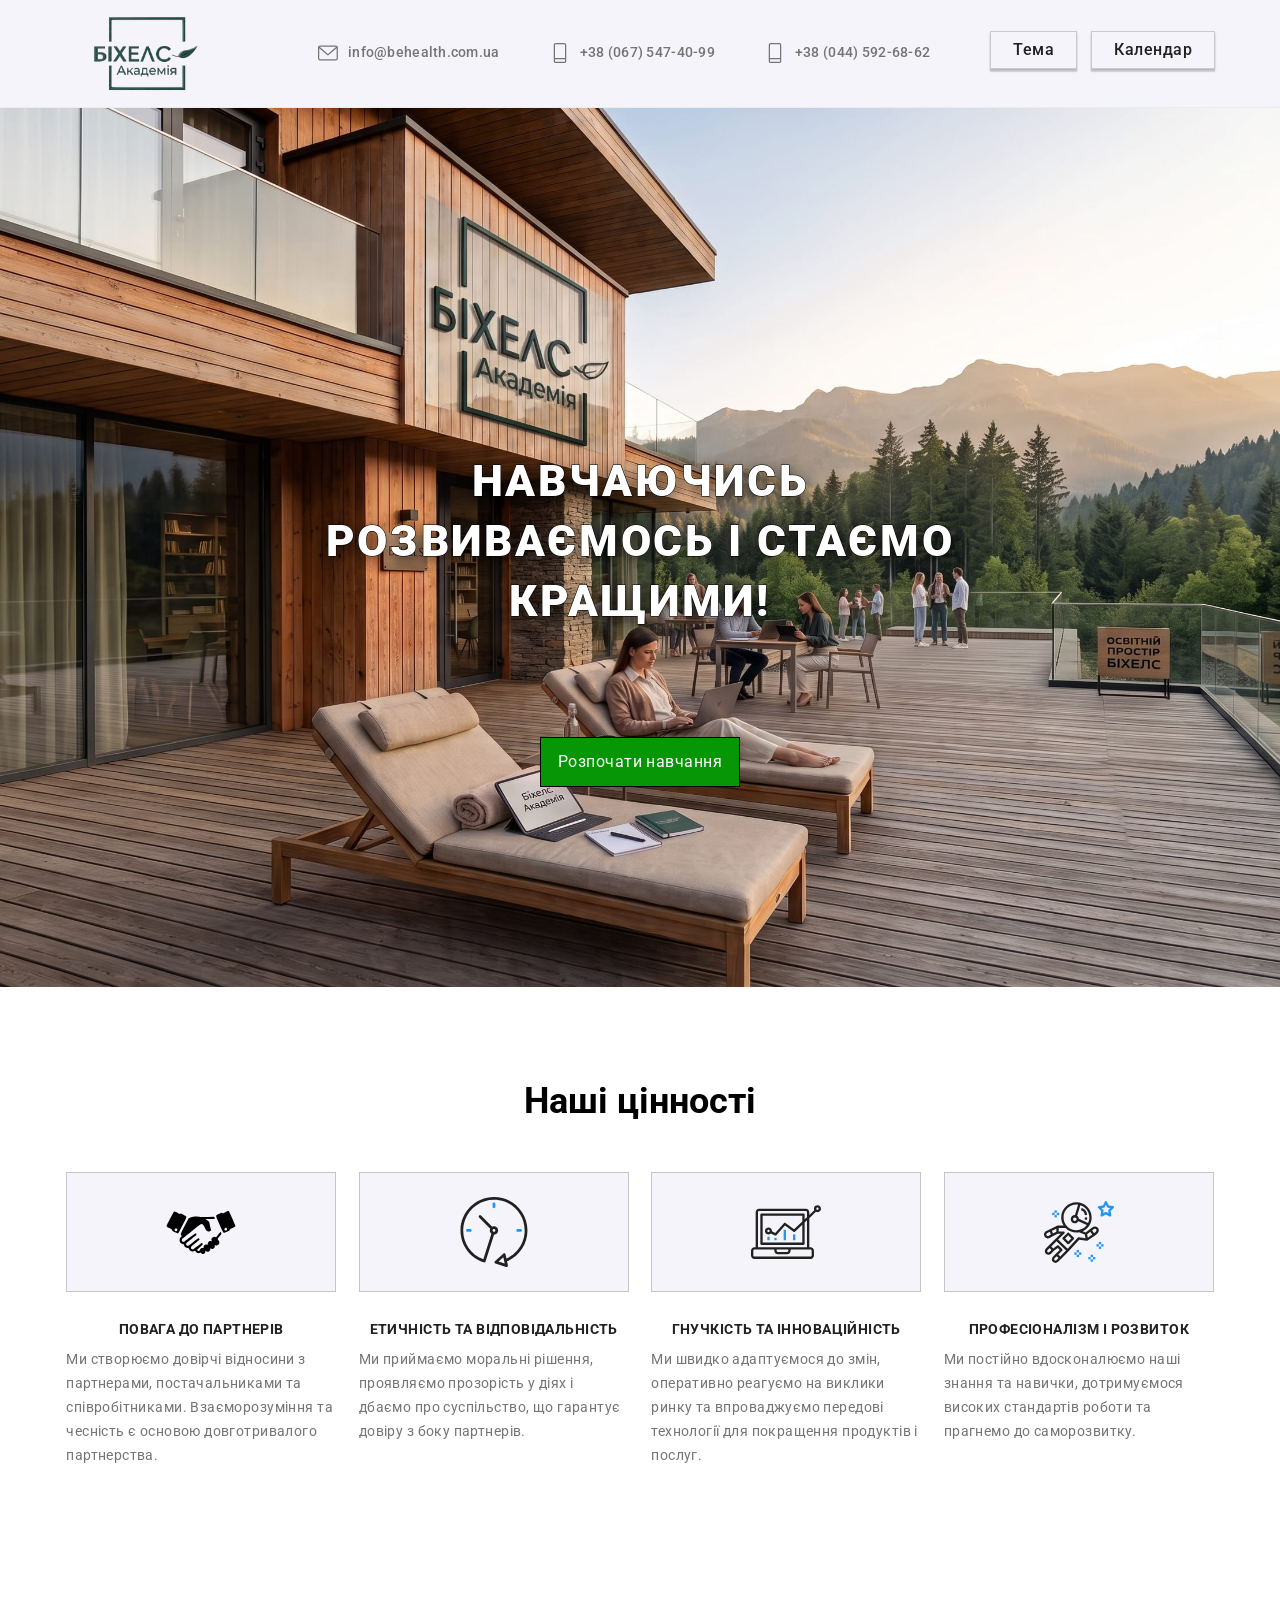
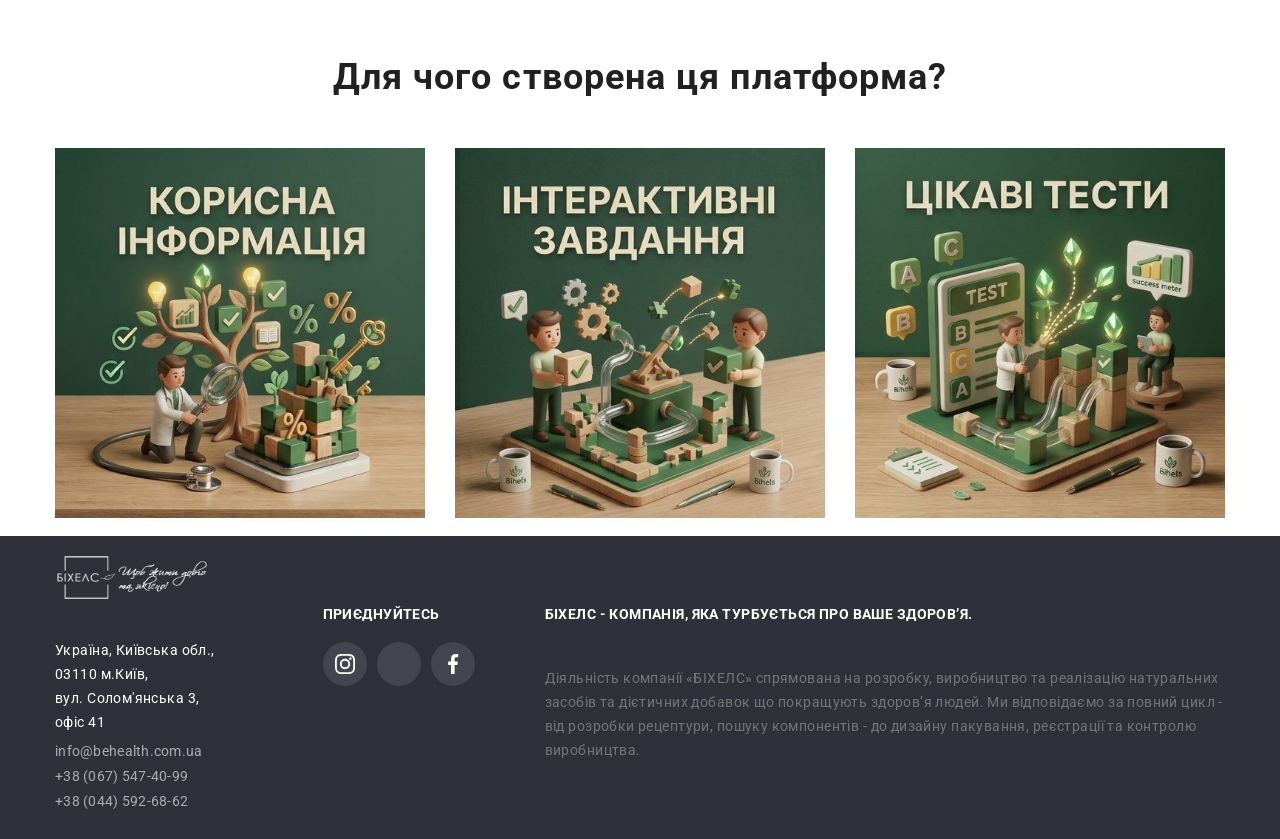
==== index.html @ 45e80395 "Initial commit" ====
<!DOCTYPE html>
<html lang="ua">

<head><link rel="shortcut icon" href="https://behealth.com.ua/assets/img/favicon.ico" type="img/png">
  <meta charset="UTF-8" />
  <meta http-equiv="X-UA-Compatible" content="IE=edge" />
  <meta name="viewport" content="width=device-width, initial-scale=1.0" />
  <title>Головна</title>
  <link rel="preconnect" href="https://fonts.googleapis.com" />
  <link rel="preconnect" href="https://fonts.gstatic.com" crossorigin />
  <link href="https://fonts.googleapis.com/css2?family=Raleway:wght@700&family=Roboto:wght@400;500;700;900&display=swap"
    rel="stylesheet" />
  <link rel="stylesheet" href="https://cdnjs.cloudflare.com/ajax/libs/modern-normalize/1.1.0/modern-normalize.css"
    integrity="sha512-Y0MM+V6ymRKN2zStTqzQ227DWhhp4Mzdo6gnlRnuaNCbc+YN/ZH0sBCLTM4M0oSy9c9VKiCvd4Jk44aCLrNS5Q=="
    crossorigin="anonymous" referrerpolicy="no-referrer" />
  <link rel="stylesheet" href="./css/main.css" />

<!-- Google tag (gtag.js) -->

<script async src="https://www.googletagmanager.com/gtag/js?id=G-5BZZCV5DRK"></script>
<script>
  window.dataLayer = window.dataLayer || [];
  function gtag(){dataLayer.push(arguments);}
  gtag("js", new Date());
  gtag("config", "G-5BZZCV5DRK");
</script>
<script>
  const email = localStorage.getItem("allowedEmail");
  if (email) {
    gtag("set", "user_properties", {
      user_id: email
    });
  }
</script>
<script>
  function sha256(input) {
    const encoder = new TextEncoder();
    const data = encoder.encode(input);
    return crypto.subtle.digest("SHA-256", data).then(hash => {
      return Array.from(new Uint8Array(hash)).map(b => b.toString(16).padStart(2, '0')).join('');
    });
  }
</script>

</head>
<body>
  
<div id="header-container"></div>
  
  <main>
    <section class="hero">
      <div class="container">
        <h1 class="hero-title">Навчаючись розвиваємось і стаємо кращими!</h1>
        <br><br><br>
        <button class="hero__btn hero__btn--select" type="button" data-modal-open>Розпочати навчання</button>
 </section>

    <section class="properties">
        <div class="container">
          <h1 class="title" style="font-size: 36px; margin-bottom: 50px; text-align: center">Наші цінності</h1>
            <ul class="list">
          <li class="item">
            <h3 class="title" style="text-align: center;">ПОВАГА ДО ПАРТНЕРІВ</h3>
            <p class="subtitle">
              Ми створюємо довірчі відносини з партнерами, постачальниками та співробітниками. Взаєморозуміння та чесність є основою довготривалого партнерства.
            </p>
          </li>
          <li class="item">
            <h3 class="title" style="text-align: center;">ЕТИЧНІСТЬ ТА ВІДПОВІДАЛЬНІСТЬ</h3>
            <p class="subtitle">
              Ми приймаємо моральні рішення, проявляємо прозорість у діях і дбаємо про суспільство, що гарантує довіру з боку партнерів.
            </p>
          </li>
          <li class="item">
            <h3 class="title" style="text-align: center;">Гнучкість та інноваційність</h3>
            <p class="subtitle">
              Ми швидко адаптуємося до змін, оперативно реагуємо на виклики ринку та впроваджуємо передові технології для покращення продуктів і послуг.
            </p>
          </li>
          <li class="item">
            <h3 class="title" style="text-align: center;">ПРОФЕСІОНАЛІЗМ І РОЗВИТОК</h3>
            <p class="subtitle">
              Ми постійно вдосконалюємо наші знання та навички, дотримуємося високих стандартів роботи та прагнемо до саморозвитку.
            </p>
          </li>
        </ul>
      </div>
    </section>
    
    <section class="about-us">
      <div class="container">
        <h2 class="title">Для чого створена ця платформа?</h2>
        <ul class="card-list">
          <li class="card">
            <picture>
              <img src="./images2/about-us/info.jpg" alt="Комп" width="370" height="294" class="rounded" loading="lazy" />
            </picture>
          </li>
          <li class="card">
            <picture>
              <img src="./images2/about-us/prakt.jpg" alt="смарт" width="370" height="294" class="rounded" loading="lazy" />
            </picture>
          </li>
          <li class="card">
            <picture>
              <img src="./images2/about-us/test.jpg" alt="планшет" width="370" height="294" class="rounded" loading="lazy" />
            </picture>
          </li>
        </ul>
      </div>
    </section>

  </main>
 <div id="footer-container"></div>
  <div class="backdrop is-hidden" data-modal>
    <div class="modal">
      <button class="close" type="button" data-modal-close>
        <svg class="close__icon" width="11px" height="11px">
          <use href="./images/sprite.svg#icon-X"></use>
        </svg>
      </button>
      <p class="modal__title">Залиште свої дані для доступу до матеріалів сайту</p>
      <form id="loginForm" class="form" name="signup_form" autocomplete="on" novalidate>
        <label class="form__label">
          <p class="form__name">Логін (Email / ID)</p>
          <input class="form__input" type="text" id="loginInput" name="login" autofocus placeholder="Введіть логін або email" required/>
          <svg class="form__icon" width="12px" height="12px">
            <use href="./images/sprite.svg#icon-man"></use>
          </svg>
        </label>
        <label class="form__label">
          <p class="form__name">Пароль</p>
          <input class="form__input" type="password" id="passwordInput" name="password" placeholder="Введіть пароль" required/>
          <svg class="form__icon" width="13px" height="13px">
            <use href="./images/ico/city (2).svg"></use>
          </svg>
        </label>
        <button type="submit" class="submit-btn">Навчатися</button>
      </form>
      </div>
    <script src="./js/modal.js"></script>
    <script src="./js/menu.js"></script>
    <script>
  // Зчитуємо тему з localStorage
  if (localStorage.getItem('theme') === 'dark') {
    document.body.classList.add('dark-mode');
  }
 
  function toggleDarkMode() {
    document.body.classList.toggle('dark-mode');
    // Записуємо вибір
    if (document.body.classList.contains('dark-mode')) {
      localStorage.setItem('theme', 'dark');
    } else {
      localStorage.setItem('theme', 'light');
    }
  }
</script>
<audio id="bg-audio" preload="auto">
  <source src="./11.mp3" type="audio/mp3">
</audio>

<script src="audio.js"></script>
<script src="theme-toggle.js"></script>
<script src="tracking.js"></script>
<script src="headfoot.js"></script>
<script src="scroll.js"></script>
<script src="scrbtn.js"></script>
<script src="zoom.js"></script>
</body>
</html>
---- css/main.css ----
:root {
  --main-text: "roboto";
  --logo-text: "Raleway";
  --brand-color: #069606;
  --main-text-color: #757575;
  --title-color: #212121;
  --fuller-color: #2f303a;
}

/* Універсальні плавні переходи для тем та основних властивостей в обидва боки */
body, 
body *, 
body *::before, 
body *::after {
  transition: background-color 0.8s ease, color 0.8s ease, border-color 0.8s ease, box-shadow 0.8s ease;
}

.button-section {
  position: relative;
  display: inline-block;
}

.menu {
  position: absolute;
  top: 100%;
  left: 0;
  background-color: white;
  min-width: 150px;
  margin-bottom: 150px;
  overflow: hidden;
  z-index: 10;
  opacity: 0;
  max-height: 0;
  transition: opacity 1.3s ease, vmax-height 1.3s ease;
}

.menu a {
  display: block;
  padding: 4px;
  text-decoration: none;
  color: black;
}

@keyframes bounce {
  0%, 100% { transform: translateY(0); }
  50% { transform: translateY(-2px); }
}

.menu a:hover {
  color: var(--brand-color);
  border: 1px solid #007500;
  transition: opacity 1.3s ease, visibility 1.3s ease;
  animation: bounce 0.5s;
}

.button-section:hover .menu {
  opacity: 1;
  max-height: 500px;
  border: #aaaaaa 1px solid;
}

.button-section:hover .btn {
  position: relative;
  display: inline-block;
  transition: opacity 1.3s ease, visibility 1.3s ease;
}

.works__title {
  position: absolute;
  white-space: nowrap;
  width: 1px;
  height: 1px;
  overflow: hidden;
  border: 0;
  padding: 0;
  clip: rect(0 0 0 0);
  -webkit-clip-path: inset(50%);
          clip-path: inset(50%);
  margin: -1px;
}

@media screen and (max-width: 1199px) {
  .clients,
  .properties,
  .team,
  .works,
  .hero {
    margin: 0px auto;
    padding-top: 60px;
    padding-bottom: 60px;
  }
}

@media screen and (min-width: 1200px) {
  .clients,
  .properties,
  .team,
  .works,
  .hero {
    margin: 0px auto;
    padding-top: 94px;
    padding-bottom: 94px;
  }
}

@media screen and (max-width: 1199px) {
  .about-us {
    display: none;
  }
}

@media screen and (min-width: 1200px) {
  .about-us {
    margin: 0px auto;
    padding-top: 94px;
    padding-bottom: 94px;
  }
}

body {
  font-family: var(--main-text);
  font-style: normal;
  font-weight: 500;
  background-color: white;
  color: black;
  margin-top: 100px;
  height: 100%;
  display: flex; 
  flex-direction: column;
}

body.dark-mode {
  background-color: #000000;
  color: #e0e0e0;
}

body.dark-mode .team {
  background-color: #707070;
  color: #e0e0e0;
}

body.dark-mode .header {
  background-color: var(--fuller-color);
  color: #e0e0e0;
  border-color: #000000;
}

body.dark-mode .description {
  background-color: var(--fuller-color);
  color: #e0e0e0;
  border-color: #000000;
}

body.dark-mode .text__work { 
  color: #455561;
}

body.dark-mode .text__sub {
  color: #fff;
}

body.dark-mode .modal {
  background-color: var(--fuller-color);
}

body.dark-mode .modal__title {
  color: #fff;
}
body.dark-mode .title {
  color: #fff;
}

body.dark-mode .product-details { 
  background-color: #455561;
}

body.dark-mode .admin-card { 
  background-color: #455561;
}

body.dark-mode .cabinet-card { 
  background-color: #455561;
}

body.dark-mode h3 { 
  color: #fff;
}

body.dark-mode h4 { 
  color: #fff;
}

body.dark-mode p { 
  color: #fff;
}

body.dark-mode li { 
  color: #fff;
}

ul {
  -webkit-padding-start: 0px; 
          padding-inline-start: 0px;
  margin: 0;
}

li {
  margin: 0px;
  list-style-type: none;
}

p {
  margin: 0px;
}

h1,
h2,
h3 {
  margin: 0px;
}

img {
  display: block;
  max-width: 100%;
  height: auto;
}

.button {
  display: -webkit-box;
  display: -ms-flexbox;
  display: flex;
  -webkit-box-align: center;
      -ms-flex-align: center;
          align-items: center;
  margin-top: 0px;
  margin-bottom: 50px;
  gap: 8px;
  flex-wrap: wrap;
}

@media screen and (max-width: 767px) {
  .button {
    -ms-flex-wrap: wrap;
        flex-wrap: wrap;
    -webkit-box-pack: start;
        -ms-flex-pack: start;
            justify-content: center;
            z-index: -1;
  }  
}

@media screen and (min-width: 768px) {
  .button {
    max-width: 768px;
    -webkit-box-pack: center;
        -ms-flex-pack: center;
            justify-content: center;
            z-index: -1;
  }
}

@media screen and (min-width: 1200px) {
  .button {
    max-width: 1200px;
    -webkit-box-pack: center;
        -ms-flex-pack: center;
            justify-content: center;
  }
}

.atext {
  font-family: "Roboto";
  font-style: normal;
  font-weight: 400;
  font-size: 16px;
  text-align: center;
  line-height: 1.5;
  letter-spacing: 0.03em;
  text-decoration: none;
  color: var(--main-text-color);
}

.btn {
  background-color: #f5f4fa;
  font-size: 16px;
  line-height: 1.62;
  text-align: center;
  letter-spacing: 0.03em;
  color: var(--title-color);
  border: 0;
  cursor: pointer;
  font-weight: 500;
  height: 38px;
  padding: 0px 22px;
  -webkit-transition: color 250ms cubic-bezier(0.4, 0, 0.2, 1), background-color 250ms cubic-bezier(0.4, 0, 0.2, 1), box-shadow 250ms cubic-bezier(0.4, 0, 0.2, 1);
  transition: color 250ms cubic-bezier(0.4, 0, 0.2, 1), background-color 250ms cubic-bezier(0.4, 0, 0.2, 1), box-shadow 250ms cubic-bezier(0.4, 0, 0.2, 1);
  border: 1px solid rgba(33, 33, 33, 0.2);
  -webkit-box-shadow: 0px 3px 1px rgba(0, 0, 0, 0.1), 0px 1px 2px rgba(0, 0, 0, 0.08), 0px 2px 2px rgba(0, 0, 0, 0.12);
          box-shadow: 0px 3px 1px rgba(0, 0, 0, 0.1), 0px 1px 2px rgba(0, 0, 0, 0.08), 0px 2px 2px rgba(0, 0, 0, 0.12);
  margin-bottom: 6px;  
  position: relative;
  overflow: hidden;
  margin-right: 10px;
}

.btn:active {
  transform: scale(0.96);
  box-shadow: 0 2px 3px rgba(0, 0, 0, 0.2);
}

@keyframes pulse {
  0% { transform: scale(0.9); }
  80% { transform: scale(1.1); }
  100% { transform: scale(1); }
}

.btn--select, .btn:hover, .btn:focus {
  background: var(--brand-color);
  color: #ffffff;
  -webkit-box-shadow: 0px 3px 1px rgba(0, 0, 0, 0.1), 0px 1px 2px rgba(0, 0, 0, 0.08), 0px 2px 2px rgba(0, 0, 0, 0.12);
          box-shadow: 0px 3px 1px rgba(0, 0, 0, 0.1), 0px 1px 2px rgba(0, 0, 0, 0.08), 0px 2px 2px rgba(0, 0, 0, 0.12);
  animation: pulse 1s;
}

.btn--spam {
  padding: 10px 26px;
  display: -webkit-box;
  display: -ms-flexbox;
  display: flex;
  -webkit-box-pack: justify;
      -ms-flex-pack: justify;
          justify-content: space-between;
  font-family: "Roboto";
  font-style: normal;
  font-weight: 700;
  font-size: 16px;
  line-height: 1.88;
  -webkit-box-align: start;
      -ms-flex-align: start;
          align-items: flex-start;
  text-align: center;
  letter-spacing: 0.06em;
  color: #ffffff;
  width: 200px;
  height: 50px;
  background: var(--brand-color);
  -webkit-box-shadow: 0px 4px 4px rgba(0, 0, 0, 0.15);
          box-shadow: 0px 4px 4px rgba(0, 0, 0, 0.15);
  border-radius: 4px;
  cursor: pointer;
  border: 0px;
}

.btn--spam:active {
  transform: scale(0.96);
  box-shadow: 0 2px 3px rgba(0, 0, 0, 0.2);
}

.hero__btn--select {
  display: block;
  margin-left: auto;
  margin-right: auto;
  background: var(--brand-color);
  height: 50px;
  width: 200px;
  font-size: 16px;
  line-height: 1.62;
  text-align: center;
  letter-spacing: 0.03em;
  cursor: pointer;
  border: 1px solid #000000;
  color: #ffffff;
}

.hero__btn--select:hover, .hero__btn--select:focus, .submit-btn:hover, .submit-btn:focus {
  background: #057105;
}

.hero__btn--select:active {
  transform: scale(0.96);
  box-shadow: 0 2px 3px rgba(0, 0, 0, 0.2);
}

.submit-btn {
  background: var(--brand-color);
  font-family: "Roboto";
  font-style: normal;
  font-weight: 700;
  font-size: 16px;
  line-height: 1.88;
  display: -webkit-box;
  display: -ms-flexbox;
  display: flex;
  -webkit-box-align: center;
      -ms-flex-align: center;
          align-items: center;
  text-align: center;
  letter-spacing: 0.06em;
  color: #ffffff;
  cursor: pointer;
  padding: 10px 55px;
  -webkit-box-shadow: 0px 3px 1px rgba(0, 0, 0, 0.1), 0px 1px 2px rgba(0, 0, 0, 0.08), 0px 2px 2px rgba(0, 0, 0, 0.12);
          box-shadow: 0px 3px 1px rgba(0, 0, 0, 0.1), 0px 1px 2px rgba(0, 0, 0, 0.08), 0px 2px 2px rgba(0, 0, 0, 0.12);
  margin-left: auto;
  margin-right: auto;
  height: 50px;
  width: 200px;
  border: 1px solid #000000;
}

.submit-btn:active {
  transform: scale(0.96);
  box-shadow: 0 2px 3px rgba(0, 0, 0, 0.2);
}

.close {
  display: -webkit-box;
  display: -ms-flexbox;
  display: flex;
  -webkit-box-align: center;
      -ms-flex-align: center;
          align-items: center;
  -webkit-box-pack: center;
      -ms-flex-pack: center;
          justify-content: center;
  background: #ffffff;
  border: 1px solid rgba(0, 0, 0, 0.1);
  position: absolute;
  width: 30px;
  height: 30px;
  top: 8px;
  right: 8px;
}

.close:hover {
  cursor: pointer;
}

.close__icon {
  fill: #212121;
  -webkit-transition: fill 250ms cubic-bezier(0.4, 0, 0.2, 1);
  transition: fill 250ms cubic-bezier(0.4, 0, 0.2, 1);
}

.close:hover .close__icon {
  fill: var(--brand-color);
  cursor: pointer;
}

.container {
  margin-left: auto;
  margin-right: auto;
  padding-left: 15px;
  padding-right: 15px;
}

@media screen and (max-width: 767px) {
  .container {
    max-width: 480px;
  }
}

@media screen and (min-width: 768px) {
  .container {
    max-width: 768px;
  }
}

@media screen and (min-width: 1200px) {
  .container {
    max-width: 1200px;
  }
}

.about-us .title,
.team .title,
.clients .title {
  font-weight: 700;
  line-height: 1.17;
  text-align: center;
  letter-spacing: 0.03em;
  color: var(--title-color);
  margin-bottom: 50px;
}

@media screen and (max-width: 1199px) {
  .about-us .title,
  .team .title,
  .clients .title {
    font-size: 28px;
    margin-bottom: 30px;
  }
}

@media screen and (min-width: 1200px) {
  .about-us .title,
  .team .title,
  .clients .title {
    font-size: 36px;
    margin-bottom: 50px;
  }
}

.bg {
  display: -webkit-box;
  display: -ms-flexbox;
  display: flex;
  padding: 63px 24px;
  -webkit-box-pack: center;
      -ms-flex-pack: center;
          justify-content: center;
  -webkit-box-align: center;
      -ms-flex-align: center;
          align-items: center;
  width: 370px;
  height: 294px;
  background-color: var(--brand-color);
  position: absolute;
  top: 0;
  left: 0;
  -webkit-transform: translatey(100%);
          transform: translatey(100%);
  -webkit-transition: -webkit-transform 250ms cubic-bezier(0.4, 0, 0.2, 1);
  transition: transform 250ms cubic-bezier(0.4, 0, 0.2, 1);
}

.bg__uppertext {
  font-family: "Roboto";
  font-style: normal;
  font-weight: 400;
  font-size: 18px;
  line-height: 156%;
  letter-spacing: 0.03em;
  color: #ffffff;
}

.footer { 
  padding: 10px; 
}

.social--footer {
  width: 206px;
}

@media screen and (max-width: 1199px) {
  .social--footer {
    margin-right: 35px;
    margin-left: 35px;
  }
}

@media screen and (min-width: 1200px) {
  .social--footer {
    margin-right: 70px;
  }
}

.social__list {
  display: -webkit-box;
  display: -ms-flexbox;
  display: flex;
  -webkit-box-align: center;
      -ms-flex-align: center;
          align-items: center;
  -webkit-box-pack: center;
      -ms-flex-pack: center;
          justify-content: center;
  padding-top: 16px;
  padding-left: 32px;
  padding-right: 32px;
  gap: 10px;
}

.social__list--footer {
  padding: 0px;
}

.social__link {
  display: -webkit-box;
  display: -ms-flexbox;
  display: flex;
  -webkit-box-align: center;
      -ms-flex-align: center;
          align-items: center;
  -webkit-box-pack: center;
      -ms-flex-pack: center;
          justify-content: center;
  width: 44px;
  height: 44px;
  border-radius: 50%;
  background-color: #fff;
  -webkit-transition: background-color 250ms cubic-bezier(0.4, 0, 0.2, 1);
  transition: background-color 250ms cubic-bezier(0.4, 0, 0.2, 1);
}

.social__link:hover .social__icon, .social__link:focus .social__icon {
  fill: #ffffff;
}

.social__link:hover, .social__link:focus {
  background-color: var(--brand-color);
}

.social__link--footer {
  background-color: rgba(255, 255, 255, 0.1);
}

.social__link--footer:hover, .social__link--footer:focus {
  background-color: var(--brand-color);
}

.social__icon {
  fill: #afb1b8;
  -webkit-transition: fill 250ms cubic-bezier(0.4, 0, 0.2, 1);
  transition: fill 250ms cubic-bezier(0.4, 0, 0.2, 1);
}

.social__icon--footer {
  fill: #fff;
}

.logo {
  font-family: var(--logo-text);
  font-weight: 700;
  line-height: 1.19;
  letter-spacing: 0.03em;
  text-decoration: none;
  color: var(--brand-color);
}

@media screen and (max-width: 767px) {
  .logo {
    font-size: 24px;
    text-align: center;
  }
}

@media screen and (min-width: 768px) {
  .logo {
    font-size: 24px;
    text-align: center;
    margin-right: 88px;
  }
}

@media screen and (min-width: 1200px) {
  .logo {
    font-size: 26px;
    margin-right: 93px;
    margin-left: auto;
  }
}

.logo--black {
  color: black;
  margin-right: 0px;
}

.logo--footer {
  color: white;
  margin-right: 0px;
}

.footer__logo {
  display: block;
  margin-bottom: 20px;
}

.footer__logo-img {
  display: block;
  margin-bottom: 20px;
  max-width: 150%;
}

.contacts {
  display: -webkit-box;
  display: -ms-flexbox;
  display: flex;
  -webkit-box-align: center;
      -ms-flex-align: center;
          align-items: center;
}

@media screen and (max-width: 767px) {
  .contacts {
    display: none;
  }
}

@media screen and (min-width: 768px) {
  .contacts {
    display: -webkit-box;
    display: -ms-flexbox;
    display: flex;
    -webkit-box-align: start;
        -ms-flex-align: start;
            align-items: flex-start;
    -webkit-box-orient: vertical;
    -webkit-box-direction: normal;
        -ms-flex-direction: column;
            flex-direction: column;
    margin-right: auto;
  }
}

@media screen and (min-width: 1200px) {
  .contacts {
    display: -webkit-box;
    display: -ms-flexbox;
    display: flex;
    margin-right: auto;
    -webkit-box-align: center;
        -ms-flex-align: center;
            align-items: center;
    -webkit-box-orient: horizontal;
    -webkit-box-direction: normal;
        -ms-flex-direction: row;
            flex-direction: row;
  }
}

@media screen and (max-width: 1199px) {
  .contacts--footer {
    display: -webkit-box;
    display: -ms-flexbox;
    display: flex;
    -webkit-box-orient: vertical;
    -webkit-box-direction: normal;
        -ms-flex-direction: column;
            flex-direction: column;
    align-content: center;
  }
}

@media screen and (min-width: 1200px) {
  .contacts--footer {
    display: block;
  }
}

@media screen and (max-width: 1199px) {
  .contacts__contact {
    margin-bottom: 10px;
  }
}

.contacts__contact-mail, .contacts__contact-phone {
  display: -webkit-box;
  display: -ms-flexbox;
  display: flex;
  -webkit-box-align: center;
      -ms-flex-align: center;
          align-items: center;
  font-size: 14px;
  line-height: 1.14;
  letter-spacing: 0.02em;
  text-decoration: none;
  color: var(--main-text-color);
  -webkit-transition: color 250ms cubic-bezier(0.4, 0, 0.2, 1);
  transition: color 250ms cubic-bezier(0.4, 0, 0.2, 1);
}

@media screen and (min-width: 1200px) {
  .contacts__contact-mail, .contacts__contact-phone {
    margin-right: 50px;
  }
}

.contacts__contact-mail:hover, .contacts__contact-mail:focus, .contacts__contact-phone:hover, .contacts__contact-phone:focus {
  color: var(--brand-color);
  cursor: pointer;
}

.contacts__contact-mail--footer, .contacts__contact-phone--footer {
  display: block;
  margin-bottom: 9px;
  color: rgba(255, 255, 255, 0.6);
  -webkit-transition: color 250ms cubic-bezier(0.4, 0, 0.2, 1);
  transition: color 250ms cubic-bezier(0.4, 0, 0.2, 1);
}

.contacts__contact-mail--footer:hover, .contacts__contact-mail--footer:focus, .contacts__contact-phone--footer:hover, .contacts__contact-phone--footer:focus {
  color: var(--brand-color);
  cursor: pointer;
}

.contacts__contact-icon {
  fill: currentColor;
  margin-right: 10px;
}

.contacts__post {
  font-style: normal;
  font-weight: 400;
  color: rgb(255, 255, 255);
  font-size: 14px;
  letter-spacing: 0.03em;
  line-height: 171%;
  margin-bottom: 9px;
}

.nav {
  display: -webkit-box;
  display: -ms-flexbox;
  display: flex;
  -webkit-box-align: center;
      -ms-flex-align: center;
          align-items: center;
  -webkit-box-pack: left;
      -ms-flex-pack: left;
          justify-content: left;
}

@media screen and (max-width: 767px) {
  .nav {
    display: none;
  }
}

.nav__link {
  font-size: 14px;
  line-height: 1.14;
  letter-spacing: 0.02em;
  text-decoration: none;
  color: var(--title-color);
  margin-right: 50px;
  position: relative;
  padding-bottom: 28px;
  -webkit-transition: color 250ms cubic-bezier(0.4, 0, 0.2, 1);
  transition: color 250ms cubic-bezier(0.4, 0, 0.2, 1);
}

.nav__link::after {
  display: -webkit-box;
  display: -ms-flexbox;
  display: flex;
  content: "";
  height: 4px;
  width: 100%;
  background: var(--brand-color);
  border-radius: 2px;
  position: absolute;
  top: 53px;
  opacity: 0;
  -webkit-transition: opacity 250ms cubic-bezier(0.4, 0, 0.2, 1);
  transition: opacity 250ms cubic-bezier(0.4, 0, 0.2, 1);
}

.nav__link--active {
  color: var(--brand-color);
  position: relative;
}

.nav__link--active::after {
  display: -webkit-box;
  display: -ms-flexbox;
  display: flex;
  content: "";
  height: 4px;
  width: 100%;
  background: var(--brand-color);
  border-radius: 2px;
  position: absolute;
  top: 53px;
  opacity: 1;
}

.nav__link:hover, .nav__link:focus {
  color: var(--brand-color);
  cursor: pointer;
}

.nav__link:hover:after, .nav__link:focus:after {
  opacity: 1;
}

.spam {
  margin-left: auto;
}

@media screen and (max-width: 1199px) {
  .spam {
    margin-right: auto;
    display: -webkit-box;
    display: -ms-flexbox;
    display: flex;
    -webkit-box-orient: vertical;
    -webkit-box-direction: normal;
        -ms-flex-direction: column;
            flex-direction: column;
  }
}

.spam__form {
  display: -webkit-box;
  display: -ms-flexbox;
  display: flex;
}

@media screen and (max-width: 1199px) {
  .spam__form {
    -webkit-box-orient: vertical;
    -webkit-box-direction: normal;
        -ms-flex-direction: column;
            flex-direction: column;
    -webkit-box-align: center;
        -ms-flex-align: center;
            align-items: center;
    row-gap: 20px;
    margin-bottom: 60px;
  }
}

.spam__icon {
  fill: #ffffff;
}

.spam__input {
  width: 450px;
  height: 50px;
  border: 1px solid rgba(255, 255, 255, 0.3);
  -webkit-filter: drop-shadow(0px 4px 4px rgba(0, 0, 0, 0.15));
          filter: drop-shadow(0px 4px 4px rgba(0, 0, 0, 0.15));
  border-radius: 4px;
  margin-right: 12px;
  font-family: "Roboto";
  font-style: normal;
  font-weight: 400;
  font-size: 16px;
  line-height: 1.25;
  letter-spacing: 0.03em;
  background-color: #2f303a;
  color: rgba(255, 255, 255, 0.5);
  padding: 15px;
}

@media screen and (max-width: 480px) {
  .spam__input {
    max-width: 450px;
  }
}

@media screen and (min-width: 1200px) {
  .spam__input {
    width: 358px;
  }
}

.spam__input:hover, .spam__input:focus {
  border: 1px solid rgba(255, 255, 255, 0.3);
  cursor: pointer;
}

.social__title,
.spam__title {
  font-weight: 700;
  font-size: 14px;
  line-height: 16px;
  letter-spacing: 0.03em;
  text-transform: uppercase;
  color: #ffffff;
  margin-bottom: 20px;
}

@media screen and (max-width: 1199px) {
  .social__title,
  .spam__title {
    text-align: center;
  }
}

@media screen and (max-width: 1199px) {
  .spam__title {
    margin-top: 60px;
  }
}

@media screen and (max-width: 767px) {
  .social__title {
    margin-top: 60px;
  }
}

.check {
  display: -webkit-box;
  display: -ms-flexbox;
  display: flex;
  -webkit-box-pack: center;
      -ms-flex-pack: center;
          justify-content: center;
  -webkit-box-align: center;
      -ms-flex-align: center;
          align-items: center;
  margin-bottom: 30px;
  width: 424px;
  margin-left: auto;
  margin-right: auto;
}

.check__name {
  font-family: "Roboto";
  font-style: normal;
  font-weight: 400;
  font-size: 14px;
  line-height: 1.71;
  letter-spacing: 0.03em;
  color: #757575;
}

.check__icon {
  fill: #ffffff;
}

.check__link {
  color: var(--brand-color);
}

.custom-checkbox {
  display: -webkit-box;
  display: -ms-flexbox;
  display: flex;
  -webkit-box-align: center;
      -ms-flex-align: center;
          align-items: center;
  -webkit-box-pack: center;
      -ms-flex-pack: center;
          justify-content: center;
  width: 16px;
  height: 15px;
  margin-right: 7px;
  outline: 1px solid #212121;
  outline-offset: -1px;
  border-radius: 2px;
  background-color: #fff;
  -webkit-transition: background-color 250ms cubic-bezier(0.4, 0, 0.2, 1), outline 250ms cubic-bezier(0.4, 0, 0.2, 1);
  transition: background-color 250ms cubic-bezier(0.4, 0, 0.2, 1), outline 250ms cubic-bezier(0.4, 0, 0.2, 1);
}

.check__checkbox:checked + .custom-checkbox {
  background-color: var(--brand-color);
  outline: 1px solid var(--brand-color);
}

.form__name {
  margin-bottom: 4px;
  font-family: "Roboto";
  font-style: normal;
  font-weight: 400;
  font-size: 12px;
  line-height: 1.17;
  letter-spacing: 0.01em;
  color: #757575;
}

.form__input {
  padding: 9px 40px;
  font-family: "Roboto";
  font-style: normal;
  font-weight: 400;
  font-size: 12px;
  line-height: 1.67;
  letter-spacing: 0.01em;
  color: #757575;
  border: 1px solid rgba(33, 33, 33, 0.2);
  border-radius: 4px;
  -webkit-transition: border 250ms cubic-bezier(0.4, 0, 0.2, 1);
  transition: border 250ms cubic-bezier(0.4, 0, 0.2, 1);
}

.form__input:hover, .form__input:focus {
  border: 1px solid var(--brand-color);
  cursor: pointer;
}

.form__input:last-child {
  display: -webkit-box;
  display: -ms-flexbox;
  display: flex;
  -webkit-box-align: start;
      -ms-flex-align: start;
          align-items: flex-start;
  height: 120px;
  margin-bottom: 20px;
  padding: 8px;
  resize: none;
}

.form__input:last-child::placeholder {
  font-family: "Roboto";
  font-style: normal;
  font-weight: 400;
  font-size: 14px;
  line-height: 16px;
  letter-spacing: 0.01em;
  color: rgba(117, 117, 117, 0.5);
}

.form__icon {
  position: absolute;
  bottom: 14px;
  left: 14px;
  fill: #212121;
  -webkit-transition: all 250ms cubic-bezier(0.4, 0, 0.2, 1);
  transition: all 250ms cubic-bezier(0.4, 0, 0.2, 1);
}

.form__label {
  display: -webkit-box;
  display: -ms-flexbox;
  display: flex;
  -webkit-box-orient: vertical;
  -webkit-box-direction: normal;
      -ms-flex-direction: column;
          flex-direction: column;
  margin-top: 4px;
  margin-bottom: 10px;
  font-family: "Roboto";
  font-style: normal;
  font-weight: 400;
  font-size: 12px;
  line-height: 1.17;
  letter-spacing: 0.01em;
  color: #757575;
  position: relative;
}

.form__label:hover .form__icon, .form__label:focus .form__icon {
  fill: var(--brand-color);
}

.mobile-menu-btn {
  background-color: transparent;
  border: none;
  width: 40px;
  height: 40px;
  display: -webkit-box;
  display: -ms-flexbox;
  display: flex;
  -webkit-box-align: center;
      -ms-flex-align: center;
          align-items: center;
  -webkit-box-pack: center;
      -ms-flex-pack: center;
          justify-content: center;
  margin-left: auto;
  z-index: 1000;
  position: absolute;
  top: 12px;
  right: 22px;
}

@media screen and (min-width: 768px) {
  .mobile-menu-btn {
    display: none;
  }
}

.mobile-menu-burger {
  -webkit-transition: 500ms;
  transition: 500ms;
}

.mobile-menu-btn.is-open .mobile-menu-burger {
  opacity: 0;
}

.mobile-menu-close {
  opacity: 0;
  -webkit-transition: 500ms;
  transition: 500ms;
}

.mobile-menu-btn.is-open .mobile-menu-close {
  opacity: 1;
  position: absolute;
  bottom: 14px;
  left: 14px;
  fill: #212121;
  -webkit-transition: all 250ms cubic-bezier(0.4, 0, 0.2, 1);
  transition: all 250ms cubic-bezier(0.4, 0, 0.2, 1);
}

.mobile-menu-btn.is-open .mobile-menu-close:hover {
  fill: var(--brand-color);
}

.mobile-menu {
  position: fixed;
  top: 0;
  left: 0;
  z-index: 100;
  -webkit-transform: translateX(100%);
          transform: translateX(100%);
  width: 100vw;
  height: 100vh;
  padding: 48px 40px;
  display: -webkit-box;
  display: -ms-flexbox;
  display: flex;
  -webkit-box-orient: vertical;
  -webkit-box-direction: normal;
      -ms-flex-direction: column;
          flex-direction: column;
  background-color: #fff;
  -webkit-transition: -webkit-transform 500ms;
  transition: transform 500ms;
}

.mobile-menu.is-open {
  -webkit-transform: translateX(0);
          transform: translateX(0);
}

@media screen and (min-width: 768px) {
  .mobile-menu {
    display: none;
  }
}

.mobile-menu-nav {
  margin-bottom: auto;
  margin-right: auto;
  display: -webkit-box;
  display: -ms-flexbox;
  display: flex;
  -webkit-box-orient: vertical;
  -webkit-box-direction: normal;
      -ms-flex-direction: column;
          flex-direction: column;
}

.mobile-menu-nav-item {
  font-weight: 500;
  font-size: 40px;
  line-height: 47px;
  letter-spacing: 0.02em;
  text-decoration: none;
  color: #212121;
}

.mobile-menu-nav-item:not(:last-child) {
  margin-bottom: 32px;
}

.mobile-menu-nav .link {
  font-weight: 500;
  font-size: 40px;
  line-height: 47px;
  letter-spacing: 0.02em;
  text-decoration: none;
  color: #212121;
}

.mobile-menu-nav .link.current {
  color: var(--brand-color);
  text-decoration: none;
}

.mobile-menu-contacts {
  margin-bottom: 64px;
  font-weight: 500;
  font-size: 24px;
  line-height: 28px;
  letter-spacing: 0.02em;
  text-decoration: none;
  color: #757575;
}

.mobile-menu-contacts-item:not(:last-child) {
  margin-bottom: 32px;
}

.mobile-menu-contacts .link {
  font-weight: 500;
  font-size: 24px;
  line-height: 28px;
  letter-spacing: 0.02em;
  text-decoration: none;
  color: #757575;
}

.mobile-menu-contacts .link.accent {
  font-size: 34px;
  line-height: 40px;
  letter-spacing: 0.02em;
  color: var(--brand-color);
}

.mobile-menu-socials {
  display: -webkit-box;
  display: -ms-flexbox;
  display: flex;
  -webkit-box-align: center;
      -ms-flex-align: center;
          align-items: center;
  -ms-flex-wrap: wrap;
      flex-wrap: wrap;
  gap: 10px;
  font-weight: 500;
  font-size: 18px;
  line-height: 1.22;
  letter-spacing: 0.02em;
  color: var(--brand-color);
}

.mobile-menu-socials-link {
  font-weight: 500;
  font-size: 18px;
  line-height: 22px;
  text-decoration: none;
  letter-spacing: 0.02em;
  color: var(--brand-color);
}

.mobile-menu-socials-item:not(:last-child) .mobile-menu-socials-link {
  padding-right: 10px;
  border-right: 1px solid rgba(33, 33, 33, 0.2);
}

.card-list {
  display: -webkit-box;
  display: -ms-flexbox;
  display: flex;
  -webkit-box-pack: justify;
      -ms-flex-pack: justify;
          justify-content: space-between;
  -webkit-box-align: center;
      -ms-flex-align: center;
          align-items: center;
}

.card {
  gap: 30px;
  position: relative;
  width: 370px;
  height: 294px;  
}

.work-image-description {
  position: absolute;
  display: -webkit-box;
  display: -ms-flexbox;
  display: flex;
  bottom: 0px;
  width: 370px;
  height: 70px;
  -webkit-box-align: center;
      -ms-flex-align: center;
          align-items: center;
  -webkit-box-pack: center;
      -ms-flex-pack: center;
          justify-content: center;
  background-color: rgba(47, 48, 58, 0.8);
}

.work-image-description-text {
  font-family: "Roboto";
  font-style: normal;
  font-weight: 700;
  font-size: 14px;
  line-height: 16px;
  text-align: center;
  letter-spacing: 0.03em;
  text-transform: uppercase;
  color: #ffffff;
}

.client-list {
  display: -webkit-box;
  display: -ms-flexbox;
  display: flex;
  -webkit-box-align: center;
      -ms-flex-align: center;
          align-items: center;
  -webkit-box-pack: justify;
      -ms-flex-pack: justify;
          justify-content: space-between;
}

@media screen and (max-width: 1199px) {
  .client-list {
    -ms-flex-wrap: wrap;
        flex-wrap: wrap;
  }
}

@media screen and (min-width: 1200px) {
  .client-list {
    -ms-flex-wrap: nowrap;
        flex-wrap: nowrap;
  }
}

.client-item {
  margin-bottom: 30px;
}

.client-link {
  display: -webkit-box;
  display: -ms-flexbox;
  display: flex;
  -webkit-box-align: center;
      -ms-flex-align: center;
          align-items: center;
  -webkit-box-pack: center;
      -ms-flex-pack: center;
          justify-content: center;
  height: 92px;
  background-color: #fff;
  border: 1px solid #afb1b8;
  border-radius: 4px;
  -webkit-transition: border 250ms cubic-bezier(0.4, 0, 0.2, 1);
  transition: border 250ms cubic-bezier(0.4, 0, 0.2, 1);
}

@media screen and (max-width: 767px) {
  .client-link {
    width: 210px;
  }
}

@media screen and (min-width: 768px) {
  .client-link {
    width: 226px;
  }
}

@media screen and (min-width: 1200px) {
  .client-link {
    width: 170px;
  }
}

.client-link:hover .client-icon, .client-link:focus .client-icon {
  fill: var(--brand-color);
}

.client-link:hover, .client-link:focus {
  border: 1px solid var(--brand-color);
}

.client-icon {
  fill: #afb1b8;
  -webkit-transition: fill 250ms cubic-bezier(0.4, 0, 0.2, 1);
  transition: fill 250ms cubic-bezier(0.4, 0, 0.2, 1);
}

.footer {
  display: block;
  background: var(--fuller-color);
  font-weight: 400;
  padding-top: 20px;
  padding-bottom: 20px;
}

.find-us {
  display: -webkit-box;
  display: -ms-flexbox;
  display: flex;
  -webkit-box-align: baseline;
      -ms-flex-align: baseline;
          align-items: baseline;
}

@media screen and (max-width: 1199px) {
  .find-us {
    -ms-flex-wrap: wrap;
        flex-wrap: wrap;
    -webkit-box-pack: center;
        -ms-flex-pack: center;
            justify-content: center;
  }
}

@media screen and (min-width: 1200px) {
  .find-us {
    -ms-flex-wrap: nowrap;
        flex-wrap: nowrap;
  }
}

@media screen and (max-width: 767px) {
  .find {
    display: -webkit-box;
    display: -ms-flexbox;
    display: flex;
    -webkit-box-orient: vertical;
    -webkit-box-direction: normal;
        -ms-flex-direction: column;
            flex-direction: column;
    -ms-flex-wrap: wrap;
        flex-wrap: wrap;
    -webkit-box-pack: center;
        -ms-flex-pack: center;
            justify-content: center;
  }
}

@media screen and (min-width: 768px) {
  .find {
    width: 231px;
    margin-right: 70px;
    display: -webkit-box;
    display: -ms-flexbox;
    display: flex;
    -webkit-box-orient: vertical;
    -webkit-box-direction: normal;
        -ms-flex-direction: column;
            flex-direction: column;
    -ms-flex-wrap: wrap;
        flex-wrap: wrap;
    -webkit-box-pack: center;
        -ms-flex-pack: center;
            justify-content: center;
  }
}

@media screen and (min-width: 1200px) {
  .find {
    width: 231px;
    margin-right: 70px;
  }
}

.header {
  border-bottom: #ececec 1px solid;
  position: fixed;
  top: 0;
  width: 100%;
  background-color: #f5f4fa;
  transition: transform 0.7s ease-in-out, background-color 0.8s ease, border-color 0.8s ease;
  z-index: 1000;
}

@media screen and (max-width: 767px) {
  .header {
    height: 60px;
  }
}

.header--hidden {
  transform: translateY(-100%);
}

.header__container {
  display: -webkit-box;
  display: -ms-flexbox;
  display: flex;
  -webkit-box-pack: justify;
      -ms-flex-pack: justify;
          justify-content: space-between;
  -webkit-box-align: center;
      -ms-flex-align: center;
          align-items: center;
}

.hero {
  background-image: -webkit-gradient(linear, left top, left bottom, from(rgba(0, 0, 0, 0.2)), to(rgba(0, 0, 0, 0.2))), url(../images/bg/bgImg.jpg);
  background-image: linear-gradient(to bottom, rgba(0, 0, 0, 0.2), rgba(0, 0, 0, 0.2)), url(../images/bg/bgImg.jpg);
  background-image: url(../images2/hero/Img-1_lg1x.jpg);
  background-size: cover;
  padding-top: 118px;
  padding-bottom: 118px;
  background-repeat: no-repeat;
  background-position: center;
}

@media screen and (min-width: 1200px) {
  .hero {
    background-size: 1600px cover;
    padding-top: 200px;
    padding-bottom: 200px;
  }
}

.hero-title {
  font-weight: 900;
  font-size: 26px;
  line-height: 1.62;
  text-align: center;
  letter-spacing: 0.06em;
  text-transform: uppercase;
  color: #ffffff;
  margin-top: 13%;
  margin-bottom: 50px;
  margin-left: auto;
  margin-right: auto;
  -webkit-text-stroke: 1px black;
  paint-order: stroke fill;
  text-shadow: 0 4px 15px rgba(0, 0, 0, 0.75);
}

@media screen and (max-width: 1199px) {
  .hero-title {
    width: 360px;
  }
}

@media screen and (min-width: 1200px) {
  .hero-title {
    width: 696px;
    font-size: 44px;
    line-height: 1.36;
  }
}

.list {
  display: -webkit-box;
  display: -ms-flexbox;
  display: flex;
  -ms-flex-pack: distribute;
      justify-content: space-around;
  -webkit-box-align: normal;
      -ms-flex-align: normal;
          align-items: normal;
}

@media screen and (max-width: 1200px) {
  .list {
    -ms-flex-wrap: wrap;
        flex-wrap: wrap;
  }
}

@media screen and (min-width: 1200px) {
  .list {
    -ms-flex-wrap: nowrap;
        flex-wrap: nowrap;
  }
}

.list > .item {
  gap: 30px;
}

@media screen and (max-width: 767px) {
  .list > .item {
    width: 450px;
  }
}

@media screen and (min-width: 768px) {
  .list > .item {
    width: 354px;
  }
}

@media screen and (min-width: 1200px) {
  .list > .item {
    width: 270px;
  }
}

.list > .item::before {
  content: "";
  display: block;
  height: 120px;
  background-color: #f5f4fa;
  background-repeat: no-repeat;
  background-position: center;
  background-size: 70px;
  border: #c7c5c5 1px solid;
  margin-bottom: 30px;
}

.list > .item:nth-child(1)::before {
  background-image: url(../images/hand3.svg);
}

.list > .item:nth-child(2)::before {
  background-image: url(../images/ico/clock\ 1.svg);
}

.list > .item:nth-child(3)::before {
  background-image: url(../images/ico/diagram\ 1.svg);
}

.list > .item:nth-child(4)::before {
  background-image: url(../images/ico/astronaut\ 1.svg);
}

.propertie {
  position: absolute;
  white-space: nowrap;
  width: 1px;
  height: 1px;
  overflow: hidden;
  border: 0;
  padding: 0;
  clip: rect(0 0 0 0);
  -webkit-clip-path: inset(50%);
          clip-path: inset(50%);
  margin: -1px;
}

.item .title {
  font-weight: 700;
  font-size: 14px;
  line-height: 1.14;
  letter-spacing: 0.03em;
  text-transform: uppercase;
  color: var(--title-color);
  margin-bottom: 10px;
}

.subtitle {
  font-weight: 400;
  font-size: 14px;
  line-height: 1.71;
  letter-spacing: 0.03em;
  color: var(--main-text-color);
}

.team {
  background-color: #f5f4fa;
  color: black;
}

.team-cards {
  display: -webkit-box;
  display: -ms-flexbox;
  display: flex;
  -ms-flex-pack: distribute;
      justify-content: space-around;
  -webkit-box-align: center;
      -ms-flex-align: center;
          align-items: center;
  -webkit-padding-start: 0px;
          padding-inline-start: 0px;
  padding-bottom: -30px;
}

@media screen and (max-width: 1199px) {
  .team-cards {
    -ms-flex-wrap: wrap;
        flex-wrap: wrap;
  }
}

@media screen and (min-width: 1200px) {
  .team-cards {
    -ms-flex-wrap: wrap;
        flex-wrap: wrap;
  }
}

.card-description {
  display: -webkit-box;
  display: -ms-flexbox;
  display: flex;
  -webkit-box-orient: vertical;
  -webkit-box-direction: normal;
      -ms-flex-direction: column;
          flex-direction: column;
  -webkit-box-pack: center;
      -ms-flex-pack: center;
          justify-content: center;
  margin-bottom: 30px;
  background-color: #ffffff;
  -webkit-box-shadow: 0px 1px 3px rgba(0, 0, 0, 0.12), 0px 1px 1px rgba(0, 0, 0, 0.14), 0px 2px 1px rgba(0, 0, 0, 0.2);
          box-shadow: 0px 1px 3px rgba(0, 0, 0, 0.12), 0px 1px 1px rgba(0, 0, 0, 0.14), 0px 2px 1px rgba(0, 0, 0, 0.2);
  border-radius: 0px 0px 10px 10px;
}

@media screen and (max-width: 767px) {
  .card-description {
    width: 450px;
    height: 622px;
  }
}

@media screen and (min-width: 768px) {
  .card-description {
    width: 354px;
    height: 536px;
  }
}

@media screen and (min-width: 1200px) {
  .card-description {
    width: 270px;
    height: 428px;
  }
}

.name {
  font-size: 16px;
  line-height: 1.19;
  text-align: center;
  letter-spacing: 0.03em;
  color: var(--title-color);
  font-weight: 500;
  margin-bottom: 10px;
}

.position {
  font-weight: 400;
  font-size: 16px;
  line-height: 1.19;
  text-align: center;
  letter-spacing: 0.03em;
  color: var(--main-text-color);
}

.content {
  padding-top: 30px;
  padding-bottom: 30px;
}

.works-cards {
  display: -webkit-box;
  display: -ms-flexbox;
  display: flex;
  -ms-flex-wrap: wrap;
      flex-wrap: wrap;
  margin-top: 0px;
  margin-bottom: 0px;
  -webkit-box-pack: justify;
      -ms-flex-pack: justify;
          justify-content: space-between;
  -webkit-box-align: center;
      -ms-flex-align: center;
          align-items: center;
}

@media screen and (max-width: 767px) {
  .works-cards {
    max-width: 480px;
    -webkit-box-pack: center;
        -ms-flex-pack: center;
            justify-content: center;
  }
}

@media screen and (min-width: 768px) {
  .works-cards {
    max-width: 768px;
  }
}

@media screen and (min-width: 1200px) {
  .works-cards {
    display: grid;
    grid-template-columns: repeat(3, 1fr);
    gap: 30px;
    align-items: stretch;
  }
}

.description {
  display: -webkit-box;
  display: -ms-flexbox;
  display: flex;
  -ms-flex-wrap: wrap;
      flex-wrap: wrap;
  list-style-type: none;
  margin-bottom: 30px;
  width: 370px;
  background: #ffffff;
  border: 1px solid var(--brand-color);
}

@media screen and (max-width: 767px) {
  .description {
    max-width: 450px;
    -webkit-column-gap: 30px;
       -moz-column-gap: 30px;
            column-gap: 30px;
  }
}

@media screen and (min-width: 768px) {
  .description {
    max-width: 354px;
    -webkit-column-gap: 30px;
       -moz-column-gap: 30px;
            column-gap: 30px;
  }
}

@media screen and (min-width: 1200px) {
  .description {
    width: 100%;
    margin: 0;
  }
  .description:nth-last-of-type(-n + 3) {
    margin-bottom: 0;
  }
}

.description:hover, .description:focus {
  -webkit-box-shadow: 0px 1px 1px rgba(0, 0, 0, 0.12), 0px 4px 4px rgba(0, 0, 0, 0.06), 1px 4px 6px rgba(0, 0, 0, 0.16);
          box-shadow: 0px 1px 1px rgba(0, 0, 0, 0.12), 0px 4px 4px rgba(0, 0, 0, 0.06), 1px 4px 6px rgba(0, 0, 0, 0.16);
}

.description:hover .bg, .description:focus .bg {
  -webkit-transform: translatex(0);
          transform: translatex(0);
}

.description .name, .description .position {
  text-align: left;
}

.overflow {
  width: 370px;
  height: 293px;
  position: relative;
  overflow: hidden;
}

@media screen and (max-width: 767px) {
  .overflow {
    width: 450px;
    height: 294px;
  }
}

@media screen and (min-width: 768px) {
  .overflow {
    width: 354px;
    height: 294px;
  }
}

@media screen and (min-width: 1200px) {
  .overflow {
    width: 370px;
    height: 294px;
  }
}

.text__work {
  font-family: var(--main-text);
  font-style: normal;
  font-weight: 700;
  font-size: 18px;
  line-height: 18px;
  letter-spacing: 0.06em;
  color: var(--title-color);
}

.text__sub {
  font-family: "Roboto";
  font-style: normal;
  font-weight: 400;
  font-size: 16px;
  line-height: 30px;
  letter-spacing: 0.03em;
  color: #757575;
}

.text {
  padding: 20px 24px;
}

.backdrop {
  position: fixed;
  top: 0;
  right: 0;
  left: 0;
  bottom: 0;
  background-color: rgba(0, 0, 0, 0.2);
}

.backdrop.is-hidden {
  opacity: 0;
  pointer-events: none;
  transition: opacity 0.7s ease;
}

.modal {
  position: absolute;
  top: 50%;
  left: 50%;
  -webkit-transform: translate(-50%, -50%);
          transform: translate(-50%, -50%);
  max-height: 581px;
  max-width: 528px;
  background-color: #fff;
  position: relative;
  padding: 40px;
  border-radius: 20px;
  box-shadow: 0px 1px 3px rgba(0, 0, 0, 0.12), 0px 1px 1px rgba(0, 0, 0, 0.14), 0px 2px 1px rgba(0, 0, 0, 0.2);
}

.modal__title {
  font-family: "Roboto";
  font-style: normal;
  font-weight: 700;
  font-size: 20px;
  line-height: 1.15;
  text-align: center;
  letter-spacing: 0.03em;
  color: #212121;
  margin-bottom: 12px;
}

#scrollTopBtn {
  position: fixed;
  bottom: 20px;
  right: 50px;
  z-index: 999;
  background-color: var(--brand-color);
  color: white;
  border: none;
  padding: 10px 14px;
  border-radius: 50%;
  font-size: 18px;
  cursor: pointer;
  display: none;
  opacity: 0.8;
}

#scrollTopBtn:hover {
  background-color: #222;
  opacity: 1;
}

#tooltip {
  visibility: hidden;
  opacity: 0;
  transition: opacity 0.3s ease;
  font-size: smaller;
  color: red;
  position: absolute;
  background: #f0fff0;
  padding: 2px 5px;
  border: 1px solid #a0e0ae;
  border-radius: 10%;
  margin-left: -45px;
  text-align: center;
}

.test-wrapper {
  position: relative;
  display: inline-block;
}

.test-wrapper:hover #tooltip {
  visibility: visible;
  opacity: 1;
  z-index: 999;
  rotate: -10deg;
  transition: all 1.3s ease;
}

.ttx {
  font-family: "Roboto";
  font-style: normal;
  font-weight: 400;
  font-size: 16px;
  line-height: 30px;
  letter-spacing: 0.03em;
  color: #757575;
}

.custom-dropdown {
  position: relative;
  width: 260px;
  user-select: none;
}

.dropdown-toggle {
  padding: 3px;
  border: 1px solid #000000;
  cursor: pointer;
  background: #ffffff;
  border-radius: 3px;
}

.dropdown-menu {
  position: absolute;
  top: 100%;
  left: 0;
  right: 0;
  max-height: 200px;
  overflow-y: auto;
  border: 1px solid #000000;
  background: white;
  z-index: 1000;
  border-radius: 3px;
}

.hidden {
  display: none;
}

.dropdown-menu label {
  display: block;
  padding: 5px 10px;
}

main {
  opacity: 0;
  transform: translateY(50px);
  animation: slideIn 1s ease-out forwards;
  flex: 1;
}

@keyframes slideIn {
  to {
    opacity: 1;
    transform: translateY(0);
  }
}

html {
  scroll-behavior: smooth;
  height: 100%; 
  margin: 0;
}

.weather-today {
  position: absolute;
  top: 72%;
  right: 13%;
  display: flex;
  align-items: center;
  gap: 8px;
  font-size: 16px;
  color: var(--brand-color);
}

.weather-today img {
  width: 28px;
  height: 28px;
  object-fit: contain;
}

.spoiler-group {
  margin-bottom: 25px;
  border: 1px solid #000000;
  border-radius: 0px;
  background-color: #ffffff;
  overflow: hidden;
  box-shadow: 0 6px 7px rgba(0,0,0,0.25);
}

.spoiler-header {
  padding: 16px 20px;
  font-size: 18px;
  font-weight: 700;
  cursor: pointer;
  background-color: #f5f4fa;
  color: #212121;
  list-style: none;
  display: flex;
  justify-content: space-between;
  align-items: center;
  user-select: none;
}

.spoiler-header::-webkit-details-marker {
  display: none;
}

.spoiler-header::after {
  content: '▲';
  font-size: 14px;
  transition: transform 0.8s ease;
  color: var(--brand-color);
}

.spoiler-group[open] .spoiler-header::after {
  transform: rotate(180deg);
}

.spoiler-header:hover {
  background-color: #d3d3d3;
  color: #adadad;
}

.spoiler-content {
  padding: 10px;
}

.product-details {
  background: #ffffff;
  border-radius: 12px;
  padding: 24px;
  box-shadow: 0 4px 12px rgba(0, 0, 0, 0.05);
  margin-bottom: 30px;
}

.product-layout {
  display: flex;
  flex-direction: column;
  gap: 24px;
  align-items: center;
  margin-bottom: 24px;
}

@media screen and (min-width: 768px) {
  .product-layout {
    flex-direction: row;
    align-items: flex-start;
  }
}

.product-image {
  flex-shrink: 0;
  max-width: 100%;
  height: auto;
  border-radius: 8px;
}

.product-info h3 {
  font-size: 22px;
  font-weight: 700;
  color: #212121;
  margin-bottom: 8px;
}

.product-subtitle {
  font-size: 15px;
  color: var(--brand-color);
  font-weight: 500;
  margin-bottom: 16px;
}

.product-description-text {
  font-size: 15px;
  line-height: 1.6;
  color: #424242;
}

.product-section {
  margin-top: 20px;
  border-top: 1px solid #f0f0f0;
  padding-top: 16px;
}

.product-section h4 {
  font-size: 16px;
  font-weight: 700;
  color: #212121;
  margin-bottom: 10px;
}

.product-section ul {
  padding-left: 20px;
  margin-bottom: 12px;
}

.product-section li {
  font-size: 14px;
  line-height: 1.6;
  color: #424242;
  margin-bottom: 6px;
}

.product-section p {
  font-size: 14px;
  line-height: 1.6;
  color: #424242;
  margin-bottom: 8px;
}

details.spoiler-group .spoiler-content {
  overflow: hidden;
  max-height: 0;
  opacity: 0;
  padding-top: 0 !important;
  padding-bottom: 0 !important;
  margin-top: 0 !important;
  margin-bottom: 0 !important;
  transition: max-height 1s cubic-bezier(0.25, 1, 0.5, 1),
              opacity 1s ease-in-out,
              padding 1s cubic-bezier(0.25, 1, 0.5, 1),
              margin 1s cubic-bezier(0.25, 1, 0.5, 1);
}

details.spoiler-group[open] .spoiler-content {
  max-height: none;
  opacity: 1;
}

details.spoiler-group .spoiler-content > .works-cards {
  padding-top: 24px;
  padding-bottom: 24px;
  padding-left: 5px;
  padding-right: 0px;
  margin: 0;
}

details.spoiler-group summary {
  cursor: pointer;
  user-select: none;
}

body.abyss-effect {
  transform: scale(2.5) rotate(35deg);
  opacity: 0;
  filter: blur(8px);
  background-color: #000 !important;
}
 /* Додаткові стилі для адаптивного розміщення другого зображення */
    .product-info-inner {
      display: flex;
      flex-direction: column;
      gap: 20px;
    }
    @media screen and (min-width: 768px) {
      .product-info-inner {
        flex-direction: row;
        align-items: flex-start;
      }
    }
    .secondary-image-container {
      text-align: center;
      flex-shrink: 0;
    }
    .secondary-product-image {
      max-width: 100%;
      height: auto;
      border-radius: 8px;
      object-fit: contain;
    }
    /* Стилі для інтерактивного збільшення зображень за подвійним кліком */
    .zoomable-img {
      cursor: zoom-in;
      transition: transform 0.4s ease, box-shadow 0.4s ease;
      transform-origin: center center;
    }
    .zoomable-img.zoomed {
      transform: scale(2);
      z-index: 9999;
      position: relative;
      cursor: zoom-out;
      box-shadow: 0 10px 30px rgba(0, 0, 0, 0.4);
      border-radius: 6px;
    }
    /* Робимо посилання схожими на кнопки */
a.btn {
  display: inline-block;
  text-decoration: none;
  font-size: smaller;
  /* Тут, мабуть, вже є твої кольори, паддінги та бордери з класу .btn */
}

/* Стиль для неактивного тестування */
.disabled {
  opacity: 0.5;
  pointer-events: none;
}
/* Ефект "мокрого скла" на весь екран */
#page-loader {
  position: fixed;
  top: 0;
  left: 0;
  width: 100%;
  height: 100%;
  background: rgba(255, 255, 255, 0.6); /* Напівпрозорий білий */
  backdrop-filter: blur(10px); /* Розмиття фону */
  -webkit-backdrop-filter: blur(10px); /* Для Safari */
  z-index: 9999; /* Поверх усього контенту */
  display: flex;
  justify-content: center;
  align-items: center;
  transition: opacity 0.5s ease, visibility 0.5s ease;
}

/* Клас, який скрипт додасть для плавного зникнення */
#page-loader.hidden {
  opacity: 0;
  visibility: hidden;
}

/* Анімований спінер */
.spinner {
  width: 60px;
  height: 60px;
  border: 5px solid rgba(0, 122, 204, 0.2);
  border-top-color: #007acc; /* Основний колір (можете замінити на свій брендовий) */
  border-radius: 50%;
  animation: spin 1s linear infinite;
}

@keyframes spin {
  to { transform: rotate(360deg); }
}
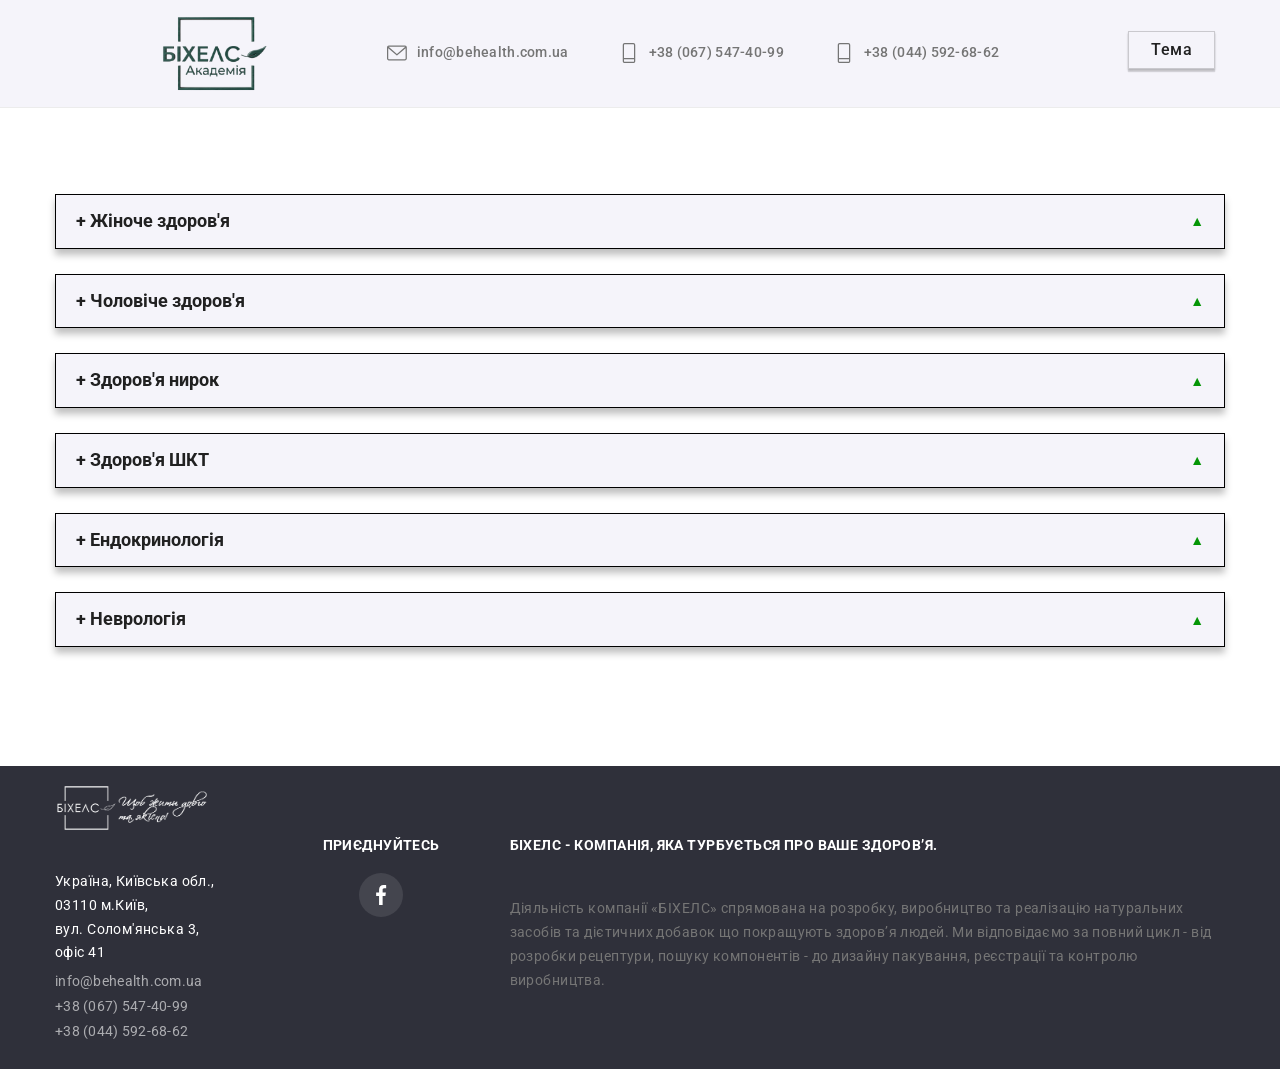
==== commit d0870f44: "+short" ====
--- a/index.html
+++ b/index.html
@@ -1,171 +1,130 @@
-<!DOCTYPE html>
-<html lang="ua">
+<!doctype html>
+<html lang="uk">
+  <head>
+    <link
+      rel="shortcut icon"
+      href="https://behealth.com.ua/assets/img/favicon.ico"
+      type="img/png"
+    />
+    <meta charset="UTF-8" />
+    <meta http-equiv="X-UA-Compatible" content="IE=edge" />
+    <meta name="viewport" content="width=device-width, initial-scale=1.0" />
+    <title>Продукти</title>
+    <link rel="preconnect" href="https://fonts.googleapis.com" />
+    <link rel="preconnect" href="https://fonts.gstatic.com" crossorigin />
+    <link
+      href="https://fonts.googleapis.com/css2?family=Raleway:wght@700&family=Roboto:wght@400;500;700;900&display=swap"
+      rel="stylesheet"
+    />
+    <link
+      rel="stylesheet"
+      href="https://cdnjs.cloudflare.com/ajax/libs/modern-normalize/1.1.0/modern-normalize.css"
+      integrity="sha512-Y0MM+V6ymRKN2zStTqzQ227DWhhp4Mzdo6gnlRnuaNCbc+YN/ZH0sBCLTM4M0oSy9c9VKiCvd4Jk44aCLrNS5Q=="
+      crossorigin="anonymous"
+      referrerpolicy="no-referrer"
+    />
+    <link rel="stylesheet" href="./css/main.css" />
 
-<head><link rel="shortcut icon" href="https://behealth.com.ua/assets/img/favicon.ico" type="img/png">
-  <meta charset="UTF-8" />
-  <meta http-equiv="X-UA-Compatible" content="IE=edge" />
-  <meta name="viewport" content="width=device-width, initial-scale=1.0" />
-  <title>Головна</title>
-  <link rel="preconnect" href="https://fonts.googleapis.com" />
-  <link rel="preconnect" href="https://fonts.gstatic.com" crossorigin />
-  <link href="https://fonts.googleapis.com/css2?family=Raleway:wght@700&family=Roboto:wght@400;500;700;900&display=swap"
-    rel="stylesheet" />
-  <link rel="stylesheet" href="https://cdnjs.cloudflare.com/ajax/libs/modern-normalize/1.1.0/modern-normalize.css"
-    integrity="sha512-Y0MM+V6ymRKN2zStTqzQ227DWhhp4Mzdo6gnlRnuaNCbc+YN/ZH0sBCLTM4M0oSy9c9VKiCvd4Jk44aCLrNS5Q=="
-    crossorigin="anonymous" referrerpolicy="no-referrer" />
-  <link rel="stylesheet" href="./css/main.css" />
+    <!-- Google tag (gtag.js) -->
+    <script
+      async
+      src="https://www.googletagmanager.com/gtag/js?id=G-5BZZCV5DRK"
+    ></script>
+    <script>
+      window.dataLayer = window.dataLayer || [];
+      function gtag() {
+        dataLayer.push(arguments);
+      }
+      gtag("js", new Date());
+      gtag("config", "G-5BZZCV5DRK");
+    </script>
+    <script>
+      const email = localStorage.getItem("allowedEmail");
+      if (email) {
+        gtag("set", "user_properties", {
+          user_id: email,
+        });
+      }
+    </script>
+    <script>
+      function sha256(input) {
+        const encoder = new TextEncoder();
+        const data = encoder.encode(input);
+        return crypto.subtle.digest("SHA-256", data).then((hash) => {
+          return Array.from(new Uint8Array(hash))
+            .map((b) => b.toString(16).padStart(2, "0"))
+            .join("");
+        });
+      }
+    </script>
+  </head>
 
-<!-- Google tag (gtag.js) -->
+  <body>
+</div>
+    <div id="header-container"></div>
+    <main>
+      <section class="works">
+        <div class="container">
+          <!-- СПОЙЛЕР 1: Жіноче здоров'я -->
+          <details id="female" class="spoiler-group">
+            <summary class="spoiler-header">+ Жіноче здоров'я</summary>
+            <div class="spoiler-content">
+              <ul class="works-cards"></ul>
+            </div>
+          </details>
 
-<script async src="https://www.googletagmanager.com/gtag/js?id=G-5BZZCV5DRK"></script>
-<script>
-  window.dataLayer = window.dataLayer || [];
-  function gtag(){dataLayer.push(arguments);}
-  gtag("js", new Date());
-  gtag("config", "G-5BZZCV5DRK");
-</script>
-<script>
-  const email = localStorage.getItem("allowedEmail");
-  if (email) {
-    gtag("set", "user_properties", {
-      user_id: email
-    });
-  }
-</script>
-<script>
-  function sha256(input) {
-    const encoder = new TextEncoder();
-    const data = encoder.encode(input);
-    return crypto.subtle.digest("SHA-256", data).then(hash => {
-      return Array.from(new Uint8Array(hash)).map(b => b.toString(16).padStart(2, '0')).join('');
-    });
-  }
-</script>
+          <!-- СПОЙЛЕР 2: Чоловіче здоров'я -->
+          <details id="male" class="spoiler-group">
+            <summary class="spoiler-header">+ Чоловіче здоров'я</summary>
+            <div class="spoiler-content">
+              <ul class="works-cards"></ul>
+            </div>
+          </details>
 
-</head>
-<body>
-  
-<div id="header-container"></div>
-  
-  <main>
-    <section class="hero">
-      <div class="container">
-        <h1 class="hero-title">Навчаючись розвиваємось і стаємо кращими!</h1>
-        <br><br><br>
-        <button class="hero__btn hero__btn--select" type="button" data-modal-open>Розпочати навчання</button>
- </section>
+          <!-- СПОЙЛЕР 3: Здоров'я нирок -->
+          <details id="kidneys" class="spoiler-group">
+            <summary class="spoiler-header">+ Здоров'я нирок</summary>
+            <div class="spoiler-content">
+              <ul class="works-cards"></ul>
+            </div>
+          </details>
 
-    <section class="properties">
-        <div class="container">
-          <h1 class="title" style="font-size: 36px; margin-bottom: 50px; text-align: center">Наші цінності</h1>
-            <ul class="list">
-          <li class="item">
-            <h3 class="title" style="text-align: center;">ПОВАГА ДО ПАРТНЕРІВ</h3>
-            <p class="subtitle">
-              Ми створюємо довірчі відносини з партнерами, постачальниками та співробітниками. Взаєморозуміння та чесність є основою довготривалого партнерства.
-            </p>
-          </li>
-          <li class="item">
-            <h3 class="title" style="text-align: center;">ЕТИЧНІСТЬ ТА ВІДПОВІДАЛЬНІСТЬ</h3>
-            <p class="subtitle">
-              Ми приймаємо моральні рішення, проявляємо прозорість у діях і дбаємо про суспільство, що гарантує довіру з боку партнерів.
-            </p>
-          </li>
-          <li class="item">
-            <h3 class="title" style="text-align: center;">Гнучкість та інноваційність</h3>
-            <p class="subtitle">
-              Ми швидко адаптуємося до змін, оперативно реагуємо на виклики ринку та впроваджуємо передові технології для покращення продуктів і послуг.
-            </p>
-          </li>
-          <li class="item">
-            <h3 class="title" style="text-align: center;">ПРОФЕСІОНАЛІЗМ І РОЗВИТОК</h3>
-            <p class="subtitle">
-              Ми постійно вдосконалюємо наші знання та навички, дотримуємося високих стандартів роботи та прагнемо до саморозвитку.
-            </p>
-          </li>
-        </ul>
-      </div>
-    </section>
-    
-    <section class="about-us">
-      <div class="container">
-        <h2 class="title">Для чого створена ця платформа?</h2>
-        <ul class="card-list">
-          <li class="card">
-            <picture>
-              <img src="./images2/about-us/info.jpg" alt="Комп" width="370" height="294" class="rounded" loading="lazy" />
-            </picture>
-          </li>
-          <li class="card">
-            <picture>
-              <img src="./images2/about-us/prakt.jpg" alt="смарт" width="370" height="294" class="rounded" loading="lazy" />
-            </picture>
-          </li>
-          <li class="card">
-            <picture>
-              <img src="./images2/about-us/test.jpg" alt="планшет" width="370" height="294" class="rounded" loading="lazy" />
-            </picture>
-          </li>
-        </ul>
-      </div>
-    </section>
+          <!-- СПОЙЛЕР 4: Здоров'я ШКТ -->
+          <details id="gastro" class="spoiler-group">
+            <summary class="spoiler-header">+ Здоров'я ШКТ</summary>
+            <div class="spoiler-content">
+              <ul class="works-cards"></ul>
+            </div>
+          </details>
 
-  </main>
- <div id="footer-container"></div>
-  <div class="backdrop is-hidden" data-modal>
-    <div class="modal">
-      <button class="close" type="button" data-modal-close>
-        <svg class="close__icon" width="11px" height="11px">
-          <use href="./images/sprite.svg#icon-X"></use>
-        </svg>
-      </button>
-      <p class="modal__title">Залиште свої дані для доступу до матеріалів сайту</p>
-      <form id="loginForm" class="form" name="signup_form" autocomplete="on" novalidate>
-        <label class="form__label">
-          <p class="form__name">Логін (Email / ID)</p>
-          <input class="form__input" type="text" id="loginInput" name="login" autofocus placeholder="Введіть логін або email" required/>
-          <svg class="form__icon" width="12px" height="12px">
-            <use href="./images/sprite.svg#icon-man"></use>
-          </svg>
-        </label>
-        <label class="form__label">
-          <p class="form__name">Пароль</p>
-          <input class="form__input" type="password" id="passwordInput" name="password" placeholder="Введіть пароль" required/>
-          <svg class="form__icon" width="13px" height="13px">
-            <use href="./images/ico/city (2).svg"></use>
-          </svg>
-        </label>
-        <button type="submit" class="submit-btn">Навчатися</button>
-      </form>
-      </div>
-    <script src="./js/modal.js"></script>
+          <!-- СПОЙЛЕР 5: Ендокринологія -->
+          <details id="endo" class="spoiler-group">
+            <summary class="spoiler-header">+ Ендокринологія</summary>
+            <div class="spoiler-content">
+              <ul class="works-cards"></ul>
+            </div>
+          </details>
+
+          <!-- СПОЙЛЕР 6: Неврологія -->
+          <details id="neuro" class="spoiler-group">
+            <summary class="spoiler-header">+ Неврологія</summary>
+            <div class="spoiler-content">
+              <ul class="works-cards"></ul>
+            </div>
+          </details>
+        </div>
+      </section>
+    </main>
+
+    <div id="footer-container"></div>
+
     <script src="./js/menu.js"></script>
-    <script>
-  // Зчитуємо тему з localStorage
-  if (localStorage.getItem('theme') === 'dark') {
-    document.body.classList.add('dark-mode');
-  }
- 
-  function toggleDarkMode() {
-    document.body.classList.toggle('dark-mode');
-    // Записуємо вибір
-    if (document.body.classList.contains('dark-mode')) {
-      localStorage.setItem('theme', 'dark');
-    } else {
-      localStorage.setItem('theme', 'light');
-    }
-  }
-</script>
-<audio id="bg-audio" preload="auto">
-  <source src="./11.mp3" type="audio/mp3">
-</audio>
-
-<script src="audio.js"></script>
-<script src="theme-toggle.js"></script>
-<script src="tracking.js"></script>
-<script src="headfoot.js"></script>
-<script src="scroll.js"></script>
-<script src="scrbtn.js"></script>
-<script src="zoom.js"></script>
-</body>
-</html>+    <script src="theme-toggle.js"></script>
+    <script src="tracking.js"></script>
+    <script src="headfoot.js"></script>
+    <script src="spoiler.js"></script>
+    <script src="scrbtn.js"></script>
+    <script src="zoom.js"></script>
+    <script src="./js/catalog.js"></script>
+  </body>
+</html>
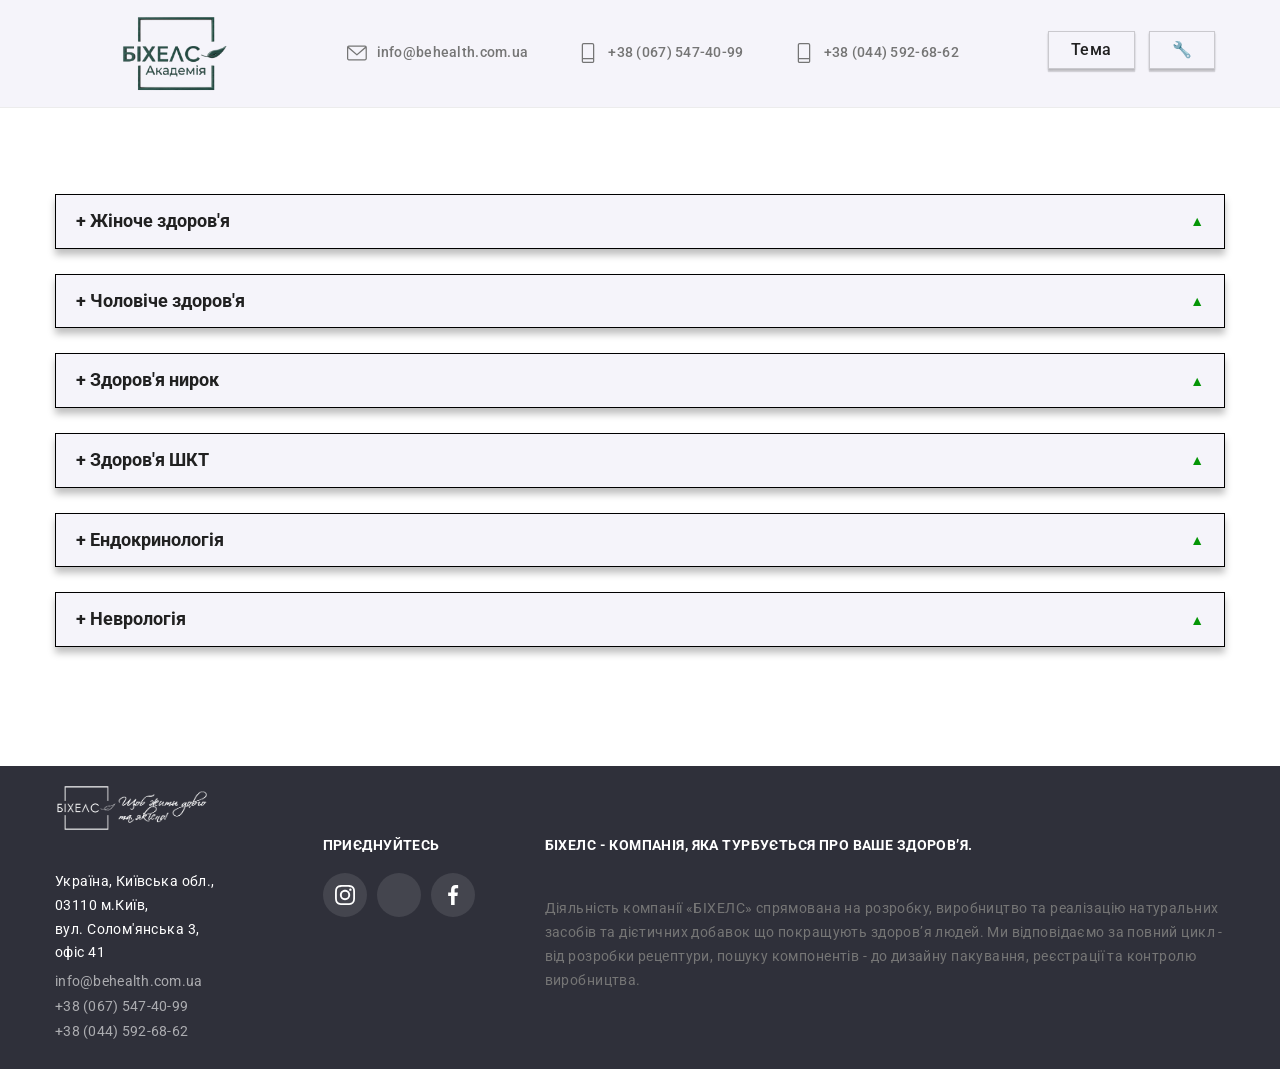
==== commit 13c10626: "Ask to" ====
--- a/index.html
+++ b/index.html
@@ -126,5 +126,6 @@
     <script src="scrbtn.js"></script>
     <script src="zoom.js"></script>
     <script src="./js/catalog.js"></script>
+    <script src="admin.js"></script>
   </body>
 </html>
--- a/css/main.css
+++ b/css/main.css
@@ -2000,7 +2000,7 @@
   position: fixed;
   bottom: 20px;
   right: 50px;
-  z-index: 999;
+  z-index: 1000;
   background-color: var(--brand-color);
   color: white;
   border: none;
